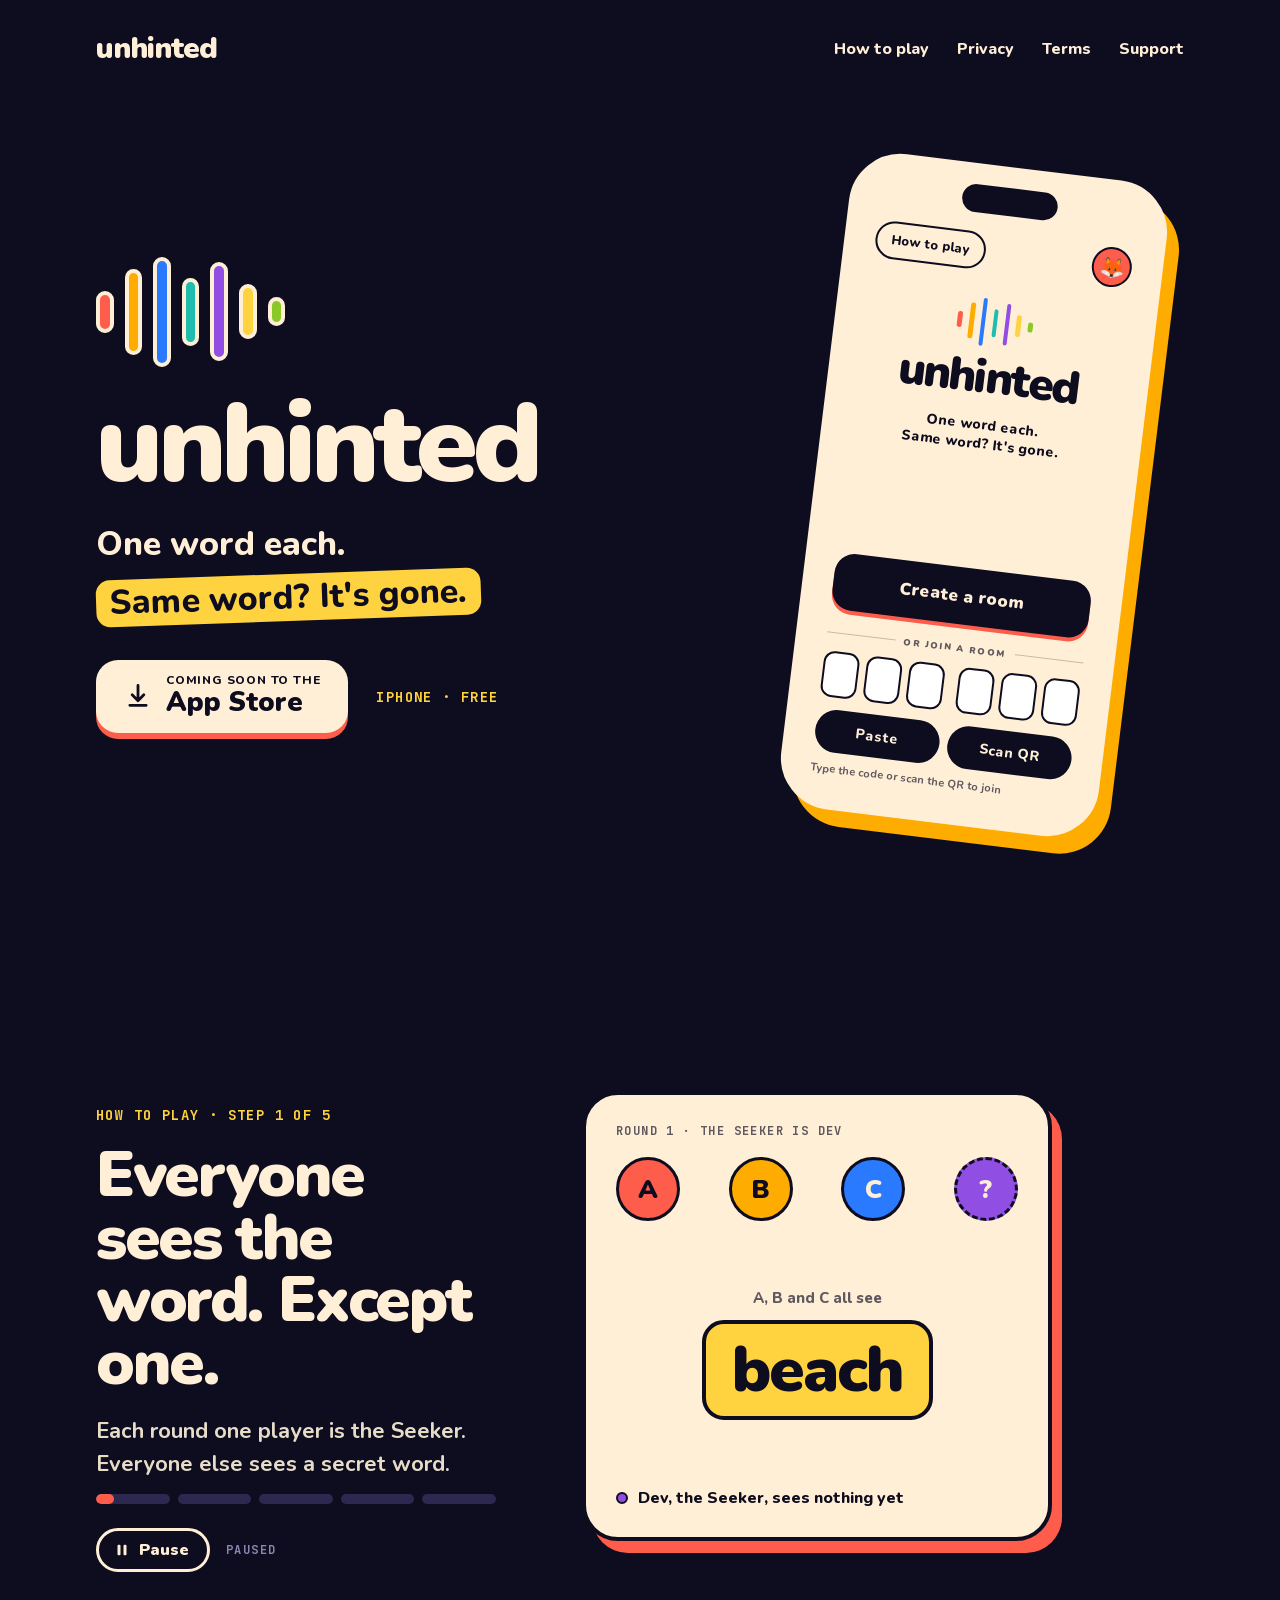
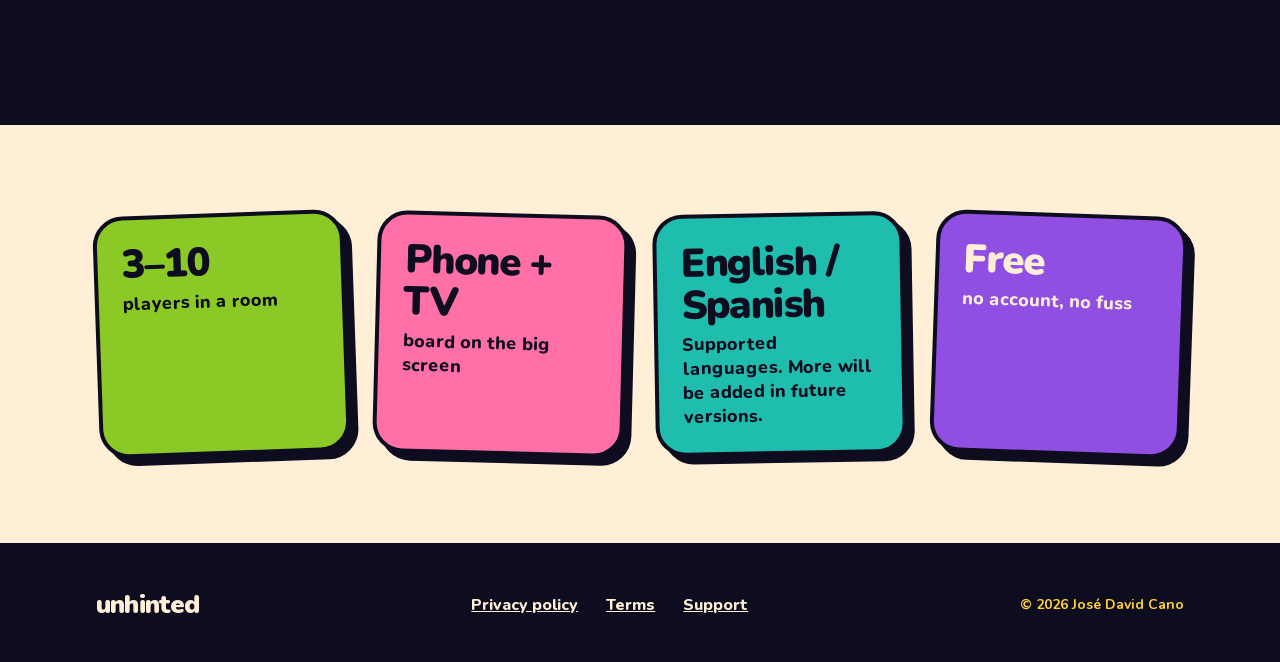
==== index.html @ 62c67167 "Publish site from unhinted f4236a8" ====
<!doctype html>
<html lang="en" class="no-js">
<head>
<meta charset="utf-8">
<title>Unhinted: the party word game</title>
<meta name="viewport" content="width=device-width,initial-scale=1">
<meta name="description" content="Unhinted is a party word game for 3 to 10 players. One word each. Same word? It's gone. Coming soon to the App Store for iPhone, in English and Spanish.">
<meta name="theme-color" content="#0E0C1F">
<link rel="canonical" href="https://unhinted.jdkno.com/">
<link rel="icon" href="/assets/favicon.svg" type="image/svg+xml">
<link rel="apple-touch-icon" href="/assets/apple-touch-icon.png">
<meta property="og:type" content="website">
<meta property="og:title" content="Unhinted: the party word game">
<meta property="og:description" content="One word each. Same word? It's gone. A party word game for 3 to 10 players, coming soon to the App Store.">
<meta property="og:url" content="https://unhinted.jdkno.com/">
<meta name="twitter:card" content="summary">
<link rel="preload" href="/assets/fonts/Nunito.woff2" as="font" type="font/woff2" crossorigin>
<link rel="stylesheet" href="/assets/site.css">
<script>document.documentElement.className='js'</script>
</head>
<body>
<a class="skip" href="#how">Skip to how to play</a>

<!-- Hero -->
<header class="hero">
<div class="wrap">
<div class="top">
<a class="brand" href="/">unhinted</a>
<nav class="nav" aria-label="Main">
<a href="#how">How to play</a>
<a href="/privacy/">Privacy</a>
<a href="/terms/">Terms</a>
<a href="/support/">Support</a>
</nav>
</div>

<div class="row">
<div class="copy">
<div class="bars" aria-hidden="true"><i></i><i></i><i></i><i></i><i></i><i></i><i></i></div>
<h1>unhinted</h1>
<p class="tag">One word each.<br><mark>Same word? It's gone.</mark></p>
<div class="store-row">
<div class="store" role="img" aria-label="Coming soon to the App Store">
<svg width="28" height="28" viewBox="0 0 24 24" aria-hidden="true" fill="none" stroke="#0E0C1F" stroke-width="2.4" stroke-linecap="round" stroke-linejoin="round"><path d="M12 3v12M7 11l5 5 5-5M5 20h14"/></svg>
<span><small>Coming soon to the</small><b>App Store</b></span>
</div>
<span class="mono">iPhone · Free</span>
</div>
</div>

<div class="phone-col" id="phone-col">
<div class="tilt" id="tilt" aria-hidden="true">
<div class="phone">
<div class="notch"></div>
<div class="toprow"><span class="pill">How to play</span><span class="avatar">🦊</span></div>
<div class="logo">
<div class="bars"><i></i><i></i><i></i><i></i><i></i><i></i><i></i></div>
<b>unhinted</b>
<span>One word each.<br>Same word? It's gone.</span>
</div>
<div class="grow"></div>
<div class="create">Create a room</div>
<div class="or"><i></i><b>OR JOIN A ROOM</b><i></i></div>
<div class="code"><i></i><i></i><i></i><i></i><i></i><i></i></div>
<div class="two"><span>Paste</span><span>Scan QR</span></div>
<div class="hint">Type the code or scan the QR to join</div>
</div>
</div>
</div>
</div>
</div>
</header>

<main id="how">

<!-- The tutorial. Wide screens: the page stops here and scrolling drives it. Phones: it plays when it comes into view. -->
<section class="tutorial" id="tutorial" aria-hidden="true">
<div class="stage" id="stage">
<div class="wrap inner">

<div class="left">
<span class="mono stepno" id="stepno">How to play · step 1 of 5</span>
<div class="words">
<div id="prevtext"><h2></h2><p></p></div>
<div id="curtext"><h2></h2><p></p></div>
</div>
<div class="segs" aria-hidden="true">
<span><i style="background:#FF5D4B"></i></span><span><i style="background:#FFAC00"></i></span><span><i style="background:#2A7AFF"></i></span><span><i style="background:#1EBDAE"></i></span><span><i style="background:#904EE2"></i></span>
</div>
<div class="status">
<button class="pause" id="pause" type="button" aria-pressed="false"><svg viewBox="0 0 24 24" width="18" height="18" aria-hidden="true"><g id="pauseicon"><rect x="6" y="5" width="4" height="14" rx="1.5"/><rect x="14" y="5" width="4" height="14" rx="1.5"/></g><path id="playicon" d="M8 5.5v13l11-6.5z" style="display:none"/></svg><span id="pauselabel">Pause</span></button>
<span class="mono" id="hint">Scroll down to play</span>
<button class="repeat" id="repeat" type="button">Repeat tutorial</button>
</div>
</div>

<div class="cards" id="cards" aria-hidden="true"><div class="cards-in">

<div class="card" id="c1" data-shadow="#FF5D4B">
<span class="label">ROUND 1 · THE SEEKER IS DEV</span>
<div class="avatars"><span style="background:#FF5D4B">A</span><span style="background:#FFAC00">B</span><span style="background:#2A7AFF;color:#FFEFD7">C</span><span style="background:#904EE2;border-style:dashed;color:#FFEFD7">?</span></div>
<div class="grow" style="display:flex;flex-direction:column;align-items:center;justify-content:center;gap:12px">
<span class="sub">A, B and C all see</span>
<span class="bigword" id="c1word">beach</span>
</div>
<div style="display:flex;align-items:center;gap:10px;font-weight:800;font-size:16px"><span style="width:12px;height:12px;border-radius:6px;background:#904EE2;border:2px solid #0E0C1F"></span>Dev, the Seeker, sees nothing yet</div>
</div>

<div class="card" id="c2" data-shadow="#FFAC00">
<span class="label">YOUR TURN · SECRET WORD: BEACH</span>
<span class="sub">Write one word that points to it</span>
<div class="field"><span id="c2typed"></span><u></u></div>
<div class="note">Don't say it out loud. Don't use the word itself or anything too close to it.</div>
<div class="grow"></div>
<div class="btn" id="c2btn" style="background:#FFAC00">Send</div>
</div>

<div class="card" id="c3" data-shadow="#2A7AFF">
<span class="label">EVERYONE'S WORDS ARE IN</span>
<div class="chips2">
<div><small>A</small><span class="chip" id="c3a" style="background:#FF5D4B">sand</span></div>
<div><small>B</small><span class="chip" style="background:#FFAC00">sun</span></div>
<div><small>C</small><span class="chip" id="c3c" style="background:#2A7AFF;color:#FFEFD7">sand</span></div>
<div><small>E</small><span class="chip" style="background:#1EBDAE">waves</span></div>
</div>
<div class="grow" style="display:flex;align-items:center;justify-content:center"><span class="stamp" id="c3stamp">Same word? It's gone.</span></div>
</div>

<div class="card" id="c4" data-shadow="#1EBDAE">
<span class="label">DEV, THE SEEKER, SEES ONLY</span>
<div style="display:flex;gap:14px;margin-top:6px"><span class="chip" style="background:#FFAC00;padding:14px 24px">sun</span><span class="chip" style="background:#1EBDAE;padding:14px 24px">waves</span></div>
<span class="sub" style="margin-top:6px">Dev's guess</span>
<div class="field"><span id="c4typed"></span><u></u></div>
<div class="grow"></div>
<div style="display:flex;align-items:center;gap:16px">
<div class="btn" id="c4btn" style="background:#1EBDAE;align-self:center">Guess</div>
<div class="btn" id="c4found" style="background:#8AC926;border-radius:999px;padding:8px 22px;font-size:18px;align-self:center">Found it!</div>
</div>
</div>

<div class="card" id="c5" data-shadow="#904EE2" style="padding:26px 30px;gap:12px">
<span class="label">TEAM RESULT · EVERYONE SCORES</span>
<div class="resbars" id="resbars"><i style="background:#FF5D4B"></i><i style="background:#FFAC00"></i><i style="background:#2A7AFF"></i><i style="background:#1EBDAE"></i><i style="background:#904EE2"></i><i style="background:#FFD23F"></i><i style="background:#8AC926"></i></div>
<div class="rows">
<div id="r1" style="background:#FFAC00"><b>✓</b><span>sun</span><em>scores</em></div>
<div id="r2" style="background:#1EBDAE"><b>✓</b><span>waves</span><em>scores</em></div>
<div id="r3" style="background:#F1E6D6"><b>✕</b><span style="text-decoration:line-through">sand · sand</span><em>canceled: no points</em></div>
</div>
<div class="foot" id="foot">Canceled or misleading words get no points.</div>
</div>
</div>

</div>
</div>
</div>
</section>

<!-- The same tutorial as three blocks: reduced motion, no JavaScript, screen readers -->
<section class="how-static" aria-label="How to play">
<div class="block b1"><div class="wrap"><span class="num" aria-hidden="true">1</span><div class="txt"><h2>Write one word.</h2><p>Everyone except the Seeker sees a secret word. Write one word that points to it. Say it out loud and you ruin it.</p></div></div></div>
<div class="block b2"><div class="wrap"><span class="num" aria-hidden="true">2</span><div class="txt"><h2>Same word? It's gone.</h2><p>Matching words cancel each other out. Only the unique ones stay. So the best clue is the one nobody else thinks of.</p></div></div></div>
<div class="block b3"><div class="wrap"><span class="num" aria-hidden="true">3</span><div class="txt"><h2>The Seeker guesses.</h2><p>What's left is all they get. Find the word and everybody scores. Canceled or misleading words get no points.</p></div></div></div>
</section>

<section class="stickers" aria-label="Facts">
<div class="wrap">
<div class="sticker s1"><b>3–10</b><span>players in a room</span></div>
<div class="sticker s2"><b>Phone + TV</b><span>board on the big screen</span></div>
<div class="sticker s3"><b>English / Spanish</b><span>Supported languages. More will be added in future versions.</span></div>
<div class="sticker s4"><b>Free</b><span>no account, no fuss</span></div>
</div>
</section>
</main>

<footer class="site">
<div class="wrap">
<a class="brand" href="/">unhinted</a>
<nav aria-label="Footer">
<a href="/privacy/">Privacy policy</a>
<a href="/terms/">Terms</a>
<a href="/support/">Support</a>
</nav>
<small>© 2026 José David Cano</small>
</div>
</footer>

<script src="/assets/home.js" defer></script>
</body>
</html>
---- assets/site.css ----
/* Unhinted website. Plain CSS, no build step. Fonts are served from this site (no Google Fonts), so visitors' IP addresses go nowhere else. */
@font-face{font-family:'Nunito';font-style:normal;font-weight:200 1000;font-display:swap;src:url(/assets/fonts/Nunito.woff2) format('woff2');unicode-range:U+0000-00FF,U+0131,U+0152-0153,U+02BB-02BC,U+02C6,U+02DA,U+02DC,U+0304,U+0308,U+0329,U+2000-206F,U+20AC,U+2122,U+2191,U+2193,U+2212,U+2215,U+FEFF,U+FFFD}
@font-face{font-family:'JetBrains Mono';font-style:normal;font-weight:700;font-display:swap;src:url(/assets/fonts/JetBrainsMono-700.woff2) format('woff2');unicode-range:U+0000-00FF,U+0131,U+0152-0153,U+02BB-02BC,U+02C6,U+02DA,U+02DC,U+0304,U+0308,U+0329,U+2000-206F,U+20AC,U+2122,U+2191,U+2193,U+2212,U+2215,U+FEFF,U+FFFD}

:root{
  --ink:#0E0C1F; --cream:#FFEFD7; --muted:#5F585E; --soft:#E6DCC8;
  --tomato:#FF5D4B; --amber:#FFAC00; --sky:#2A7AFF; --mint:#1EBDAE; --grape:#904EE2;
  --sunflower:#FFD23F; --lime:#8AC926; --bubblegum:#FF70A6; --paper:#F1E6D6;
  --font:'Nunito',ui-rounded,'SF Pro Rounded',system-ui,sans-serif;
  --mono:'JetBrains Mono',ui-monospace,monospace;
}
*{box-sizing:border-box}
html{scroll-behavior:smooth}
body{margin:0;font-family:var(--font);background:var(--ink);color:var(--cream);-webkit-text-size-adjust:100%}
a{color:inherit}
img,svg{max-width:100%}
button{font-family:inherit}
:focus-visible{outline:3px solid var(--sunflower);outline-offset:3px}
.skip{position:absolute;left:-999px;top:8px;background:var(--sunflower);color:var(--ink);padding:10px 16px;border-radius:12px;font-weight:900;z-index:50}
.skip:focus{left:8px}
.wrap{width:100%;max-width:1184px;margin:0 auto;padding:0 48px}
.mono{font:700 14px var(--mono);letter-spacing:1.4px;text-transform:uppercase}

/* The logo bars (7, same shape as the app) */
.bars{display:flex;align-items:center;gap:calc(var(--h)*.1)}
.bars i{display:block;width:calc(var(--h)*.16);border-radius:999px;border:calc(var(--h)/24) solid var(--line,var(--ink));background:var(--c)}
.bars i:nth-child(1){height:calc(var(--h)*.38);--c:var(--tomato)}
.bars i:nth-child(2){height:calc(var(--h)*.78);--c:var(--amber)}
.bars i:nth-child(3){height:calc(var(--h)*1);--c:var(--sky)}
.bars i:nth-child(4){height:calc(var(--h)*.62);--c:var(--mint)}
.bars i:nth-child(5){height:calc(var(--h)*.9);--c:var(--grape)}
.bars i:nth-child(6){height:calc(var(--h)*.5);--c:var(--sunflower)}
.bars i:nth-child(7){height:calc(var(--h)*.26);--c:var(--lime)}

/* Header and footer */
.top{display:flex;flex-wrap:wrap;align-items:center;justify-content:space-between;gap:16px;padding-top:28px}
.brand{font-weight:900;font-size:30px;letter-spacing:-1px;text-decoration:none}
.nav{display:flex;flex-wrap:wrap;align-items:center;gap:8px 28px;font-weight:800;font-size:16px}
.nav a{text-decoration:none}
.nav a:hover{text-decoration:underline;text-underline-offset:4px}
footer.site{background:var(--ink);color:var(--cream);padding:40px 0;border-top:4px solid var(--ink)}
footer.site .wrap{display:flex;flex-wrap:wrap;align-items:center;justify-content:space-between;gap:16px 32px}
footer.site .brand{font-size:26px;letter-spacing:-.8px}
footer.site nav{display:flex;flex-wrap:wrap;gap:8px 28px;font-weight:800;font-size:16px}
footer.site small{font-weight:700;font-size:14px;color:var(--sunflower)}

/* Store button (not live yet) */
.store{display:inline-flex;align-items:center;gap:14px;background:var(--cream);color:var(--ink);border-radius:22px;padding:14px 28px 16px;box-shadow:0 6px 0 var(--tomato)}
.store svg{flex:0 0 auto}
.store span{display:flex;flex-direction:column;line-height:1.1}
.store small{font-weight:800;font-size:12px;letter-spacing:.8px;text-transform:uppercase}
.store b{font-weight:900;font-size:27px}

/* ---------- Home: hero ---------- */
.hero{padding:0 0 112px;overflow-x:clip}
.hero .row{display:flex;flex-wrap:wrap;align-items:center;justify-content:center;gap:64px 88px;margin-top:72px}
.hero .copy{flex:1 1 480px;max-width:600px;display:flex;flex-direction:column;align-items:flex-start;gap:28px}
.hero .bars{--h:110px;--line:var(--cream)}
.hero h1{margin:0;font-weight:900;font-size:112px;line-height:.9;letter-spacing:-5px}
.hero .tag{margin:0;font-weight:800;font-size:34px;line-height:1.25}
.hero .tag mark{background:var(--sunflower);color:var(--ink);padding:2px 14px;border-radius:14px;display:inline-block;transform:rotate(-2deg);margin-top:8px}
.hero .store-row{margin-top:12px;display:flex;flex-wrap:wrap;gap:20px 28px;align-items:center}
.hero .store-row .mono{color:var(--sunflower);font-size:14px}
.hero .phone-col{flex:0 1 420px;display:flex;justify-content:center;padding:24px 0}

/* The phone, tilted. Everything inside is drawn with CSS, in the app's own style. */
.tilt{width:320px;height:660px;flex:0 0 auto;transform:rotate(7deg)}
.phone{width:320px;height:660px;border:11px solid var(--cream);border-radius:52px;background:var(--cream);color:var(--ink);box-shadow:14px 16px 0 var(--amber);position:relative;overflow:hidden;display:flex;flex-direction:column;padding:50px 20px 22px}
.phone .notch{position:absolute;top:10px;left:50%;transform:translateX(-50%);width:96px;height:28px;border-radius:14px;background:var(--ink)}
.phone .toprow{display:flex;align-items:center;justify-content:space-between;margin-top:6px}
.phone .pill{font-weight:800;font-size:13px;border:2.5px solid var(--ink);border-radius:999px;padding:8px 14px;background:var(--cream)}
.phone .avatar{width:40px;height:40px;border-radius:20px;background:var(--tomato);border:2.5px solid var(--ink);display:flex;align-items:center;justify-content:center;font-size:20px}
.phone .logo{display:flex;flex-direction:column;align-items:center;margin-top:24px}
.phone .logo .bars{--h:52px;gap:3.5px}
.phone .logo b{font-weight:900;font-size:46px;letter-spacing:-1.8px;margin-top:6px;line-height:1}
.phone .logo span{font-weight:800;font-size:14px;text-align:center;line-height:1.35;margin-top:16px}
.phone .grow{flex:1}
.phone .create{background:var(--ink);color:var(--cream);border-radius:20px;padding:17px 0;text-align:center;font-weight:900;font-size:17px;box-shadow:0 4px 0 var(--tomato)}
.phone .or{display:flex;align-items:center;gap:8px;margin:18px 0 12px}
.phone .or i{flex:1;height:1.5px;background:#C7BBA6}
.phone .or b{font-weight:900;font-size:9px;letter-spacing:1.4px;color:var(--muted)}
.phone .code{display:flex;gap:6px;justify-content:space-between}
.phone .code i{width:36px;height:46px;border-radius:11px;background:#fff;border:2.5px solid var(--ink)}
.phone .code i:nth-child(4){margin-left:6px}
.phone .two{display:flex;gap:8px;margin-top:12px}
.phone .two span{flex:1;background:var(--ink);color:var(--cream);border-radius:999px;text-align:center;font-weight:800;font-size:14px;padding:12px 0}
.phone .hint{font-weight:700;font-size:11px;color:var(--muted);margin-top:10px;line-height:1.3}

/* ---------- Home: the tutorial (desktop with JS) ---------- */
.tutorial{display:none;background:var(--ink)}
.stage{height:760px;display:flex;flex-direction:column;justify-content:center;overflow:hidden}
.stage .inner{display:flex;align-items:center;gap:56px;height:640px}
.stage .left{flex:0 0 400px;display:flex;flex-direction:column;gap:20px}
.stage .stepno{color:var(--sunflower)}
.stage .words{position:relative;height:330px}
.stage .words>div{position:absolute;left:0;top:0;right:0}
.stage h2{margin:0 0 20px;font-weight:900;font-size:64px;line-height:.98;letter-spacing:-2.4px}
.stage .words p{margin:0;font-weight:700;font-size:22px;line-height:1.5;color:var(--soft)}
.segs{display:flex;gap:8px}
.segs span{flex:1;height:10px;border-radius:5px;background:#2C2850;overflow:hidden;display:block}
.segs i{display:block;height:100%;width:0;border-radius:5px}
.stage .status{height:52px;display:flex;align-items:center;gap:16px}
.stage .status .mono{font-size:12px;color:#8C84B0}
.stage .pause{cursor:pointer;display:inline-flex;align-items:center;gap:8px;min-height:44px;padding:0 18px 0 14px;border-radius:999px;border:3px solid var(--cream);background:transparent;color:var(--cream);font-weight:900;font-size:16px}
.stage .pause svg{fill:currentColor}
.stage .pause:hover{background:var(--cream);color:var(--ink)}
.stage .repeat{cursor:pointer;min-height:48px;padding:0 24px;border-radius:999px;border:3px solid var(--cream);background:var(--sunflower);color:var(--ink);font-weight:900;font-size:17px;box-shadow:0 4px 0 var(--tomato);display:none}
.stage .repeat.on{display:inline-block}
.stage .cards{flex:1 1 auto;position:relative;height:600px;min-width:0}
.cards-in{position:relative;width:100%;height:100%}
.card{position:absolute;left:30px;top:50px;width:470px;height:450px;background:var(--cream);color:var(--ink);border:4px solid var(--ink);border-radius:36px;padding:28px 30px;display:flex;flex-direction:column;gap:18px;opacity:0}
.card .label{font:700 12px var(--mono);letter-spacing:1.4px;color:var(--muted)}
.card .sub{font-weight:800;font-size:15px;color:var(--muted)}
.card .note{font-weight:800;font-size:16px;line-height:1.4;color:var(--muted)}
.card .grow{flex:1}
.avatars{display:flex;justify-content:space-between}
.avatars span{width:64px;height:64px;border-radius:32px;border:3px solid var(--ink);display:flex;align-items:center;justify-content:center;font-weight:900;font-size:26px}
.bigword{font-weight:900;font-size:64px;letter-spacing:-2px;background:var(--sunflower);border:4px solid var(--ink);border-radius:22px;padding:2px 26px;opacity:0}
.field{height:88px;flex:0 0 88px;background:#fff;border:4px solid var(--ink);border-radius:22px;padding:0 22px;display:flex;align-items:center;font-weight:900;font-size:44px;line-height:1;letter-spacing:-1px;overflow:hidden}
.field u{width:4px;height:44px;background:var(--tomato);margin-left:4px;display:inline-block;flex:0 0 4px}
.btn{align-self:flex-start;border:4px solid var(--ink);border-radius:20px;padding:12px 32px;font-weight:900;font-size:20px;opacity:0}
.chip{display:block;text-align:center;font-weight:900;font-size:30px;padding:16px 8px;border-radius:18px;border:3px solid var(--ink)}
.chips2{display:grid;grid-template-columns:repeat(2,minmax(0,1fr));gap:16px;margin-top:8px}
.chips2 div{display:flex;flex-direction:column;gap:6px}
.chips2 small{font-weight:800;font-size:14px;color:var(--muted)}
.stamp{white-space:nowrap;font-weight:900;font-size:36px;letter-spacing:-1px;color:var(--tomato);border:4px solid var(--tomato);border-radius:16px;padding:2px 20px;opacity:0}
.resbars{height:128px;flex:0 0 128px;display:flex;align-items:flex-end;justify-content:center;gap:12px}
.resbars i{width:30px;border-radius:15px;border:3.5px solid var(--ink);height:8px}
.rows{display:flex;flex-direction:column;gap:8px}
.rows div{display:flex;align-items:center;gap:12px;border:3px solid var(--ink);border-radius:16px;padding:8px 14px;opacity:0}
.rows b{width:24px;height:24px;border-radius:12px;background:var(--ink);color:var(--cream);display:flex;align-items:center;justify-content:center;font-weight:900;font-size:14px;flex:0 0 24px}
.rows span{font-weight:900;font-size:20px;flex:1}
.rows em{font-style:normal;font-weight:800;font-size:15px}
.foot{font-weight:800;font-size:14px;line-height:1.35;color:var(--muted);opacity:0}

/* ---------- Home: the same tutorial as three blocks (phones, reduced motion, no JS) ---------- */
.how-static{border-top:4px solid var(--cream)}
.how-static .block{padding:72px 0;border-top:4px solid var(--ink)}
.how-static .block:first-child{border-top:0}
.how-static .block .wrap{display:flex;flex-wrap:wrap;align-items:center;gap:24px 56px}
.how-static .num{font-weight:900;font-size:200px;line-height:.8;letter-spacing:-10px;flex:0 0 auto}
.how-static .txt{flex:1 1 380px;display:flex;flex-direction:column;gap:12px}
.how-static h2{margin:0;font-weight:900;font-size:56px;line-height:1;letter-spacing:-2px}
.how-static p{margin:0;font-weight:800;font-size:22px;line-height:1.45;max-width:560px}
.b1{background:var(--tomato);color:var(--ink)}
.b2{background:var(--sunflower);color:var(--ink)}
.b3{background:var(--sky);color:var(--cream)}
.b3 .num{color:var(--ink)}

/* ---------- Home: stickers ---------- */
.stickers{background:var(--cream);color:var(--ink);padding:88px 0;border-top:4px solid var(--ink)}
.stickers .wrap{display:flex;flex-wrap:wrap;gap:28px;justify-content:center}
.sticker{flex:1 1 240px;max-width:280px;border:4px solid var(--ink);border-radius:30px;padding:24px;box-shadow:8px 8px 0 var(--ink)}
.sticker b{display:block;font-weight:900;font-size:40px;line-height:1.05;letter-spacing:-1.4px;margin-bottom:6px}
.sticker span{font-weight:800;font-size:18px}
.s1{background:var(--lime);transform:rotate(-2deg)}
.s2{background:var(--bubblegum);transform:rotate(1.5deg)}
.s3{background:var(--mint);transform:rotate(-1deg)}
.s4{background:var(--grape);color:var(--cream);transform:rotate(2deg)}

/* ---------- Legal and support pages ---------- */
.doc-head{background:var(--ink);color:var(--cream);padding-bottom:72px}
.doc-head .stack{margin-top:56px;display:flex;flex-direction:column;gap:28px}
.doc-head .bars{--h:48px;--line:var(--cream)}
.doc-head h1{margin:0;font-weight:900;font-size:128px;line-height:.9;letter-spacing:-6px}
.tabs{display:flex;gap:14px;flex-wrap:wrap}
.tabs a{display:inline-flex;align-items:center;min-height:52px;padding:0 26px;border-radius:999px;border:3px solid var(--cream);font-weight:900;font-size:18px;text-decoration:none;color:var(--cream)}
.tabs a[aria-current=page]{background:var(--sunflower);color:var(--ink)}
.doc{background:var(--cream);color:var(--ink);padding:48px 0 96px}
.doc .wrap{display:flex;flex-direction:column;gap:40px}
.toc{display:flex;flex-wrap:wrap;gap:12px}
.toc a{font-weight:800;font-size:16px;text-decoration:none;padding:10px 18px;border-radius:999px;border:3px solid var(--ink);display:inline-block}
.prose{max-width:800px;border-left:8px solid var(--tomato);padding-left:24px}
.terms .prose{border-left-color:var(--sky)}
.prose .date{font-weight:700;color:var(--muted)}
.prose h2{margin:0 0 12px;font-weight:900;font-size:28px;line-height:1.15;letter-spacing:-.6px}
.prose p,.prose li{font-weight:600;font-size:18px;line-height:1.7}
.prose p{margin:0 0 14px}
.prose ul{margin:0 0 14px;padding-left:24px}
.prose li{margin-bottom:6px}
.prose section{padding-top:8px;margin-bottom:44px;scroll-margin-top:24px}
.prose a{color:inherit}
.prose a:hover{color:var(--tomato)}
.faq{display:flex;flex-direction:column;gap:20px;max-width:800px}
.faq div{background:#fff;border:3px solid var(--ink);border-radius:24px;box-shadow:0 6px 0 var(--ink);padding:22px 26px}
.faq h2{margin:0 0 8px;font-weight:900;font-size:24px;letter-spacing:-.4px}
.faq p{margin:0;font-weight:600;font-size:18px;line-height:1.6}
.faq p+ol{margin-top:12px}
.faq ol{margin:0;padding-left:24px;font-weight:600;font-size:18px;line-height:1.6}
.faq li{margin-bottom:6px}

/* ---------- Join page (404.html) ---------- */
.join{background:var(--cream);color:var(--ink);padding:64px 0 96px;text-align:center}
.join .box{max-width:560px;margin:0 auto;background:#fff;border:4px solid var(--ink);border-radius:36px;box-shadow:0 8px 0 var(--tomato);padding:40px 32px;display:flex;flex-direction:column;align-items:center;gap:20px}
.join .code{font-weight:900;font-size:72px;letter-spacing:10px;line-height:1;background:var(--sunflower);border:4px solid var(--ink);border-radius:22px;padding:14px 22px 14px 32px}
.join h1{margin:0;font-weight:900;font-size:44px;line-height:1;letter-spacing:-1.4px}
.join p{margin:0;font-weight:700;font-size:19px;line-height:1.5;color:#2C2833}

/* ---------- Small screens ---------- */
@media (max-width:899px){
  .stage{height:auto;padding:56px 0 64px}
  .stage .inner{flex-direction:column;align-items:stretch;height:auto;gap:28px}
  .stage .left{flex:none;gap:14px}
  .stage h2{font-size:44px;letter-spacing:-1.6px;margin-bottom:14px}
  .stage .words{height:auto;min-height:120px;margin-bottom:6px;transition:height .35s ease}   /* the height follows the text of the step (home.js) */
  .stage .words p{font-size:19px}
  .stage .cards{flex:none;width:100%;height:calc(540px*var(--s,1))}
  .cards-in{width:490px;height:540px;transform:scale(var(--s,1));transform-origin:0 0}
  .card{left:0;top:40px}
  .hero .row{margin-top:48px}
  .hero h1{font-size:88px}
  .how-static .num{font-size:140px}
  .how-static h2{font-size:44px}
}
@media (max-width:640px){
  .stage{padding:44px 0 48px}
  .stage h2{font-size:38px;letter-spacing:-1.4px}
  .wrap{padding:0 20px}
  .brand{font-size:24px}
  .top{padding-top:20px}
  .nav{gap:8px 18px;font-size:15px}
  .hero{padding-bottom:72px}
  .hero .row{margin-top:36px;gap:40px}
  .hero .copy{gap:20px}
  .hero .bars{--h:84px}
  .hero h1{font-size:68px;letter-spacing:-3.4px}
  .hero .tag{font-size:26px}
  .hero .tag mark{padding:2px 12px;border-radius:12px}
  .store{width:100%;padding:14px 22px 16px;border-radius:20px}
  .store b{font-size:24px}
  .hero .store-row .mono{font-size:12px}
  .hero .phone-col{flex-basis:auto;padding:12px 0 24px}
  .tilt{width:176px;height:363px}
  .tilt .phone{transform:scale(.55);transform-origin:0 0}
  .how-static .block{padding:44px 0}
  .how-static .block .wrap{flex-direction:column;align-items:flex-start;gap:12px}
  .how-static .num{font-size:120px;letter-spacing:-6px}
  .how-static h2{font-size:38px;letter-spacing:-1.4px}
  .how-static p{font-size:19px}
  .stickers{padding:56px 0}
  .stickers .wrap{display:grid;grid-template-columns:repeat(2,minmax(0,1fr));gap:20px}
  .sticker{padding:18px;border-width:3.5px;border-radius:24px;box-shadow:6px 6px 0 var(--ink)}
  .sticker b{font-size:30px;letter-spacing:-1px}
  .sticker span{font-size:15px}
  footer.site{padding:32px 0}
  footer.site .wrap{flex-direction:column;align-items:flex-start}
  .doc-head{padding-bottom:44px}
  .doc-head .stack{margin-top:28px;gap:24px}
  .doc-head h1{font-size:60px;letter-spacing:-2.6px}
  .tabs a{min-height:48px;padding:0 20px;font-size:16px}
  .doc{padding:32px 0 64px}
  .toc{gap:10px}
  .toc a{font-size:15px;padding:10px 14px}
  .prose{border-left-width:6px;padding-left:16px}
  .join .code{font-size:48px;letter-spacing:6px}
}
@media (prefers-reduced-motion:reduce){html{scroll-behavior:auto}}

/* The tutorial: only with JavaScript and no reduced-motion setting. Otherwise the three blocks show. */
@media (prefers-reduced-motion:no-preference){
  .js .tutorial{display:block}
  /* the three blocks stay in the page for screen readers, but are not drawn */
  .js .how-static{position:absolute;width:1px;height:1px;overflow:hidden;clip:rect(0 0 0 0);white-space:nowrap}
}
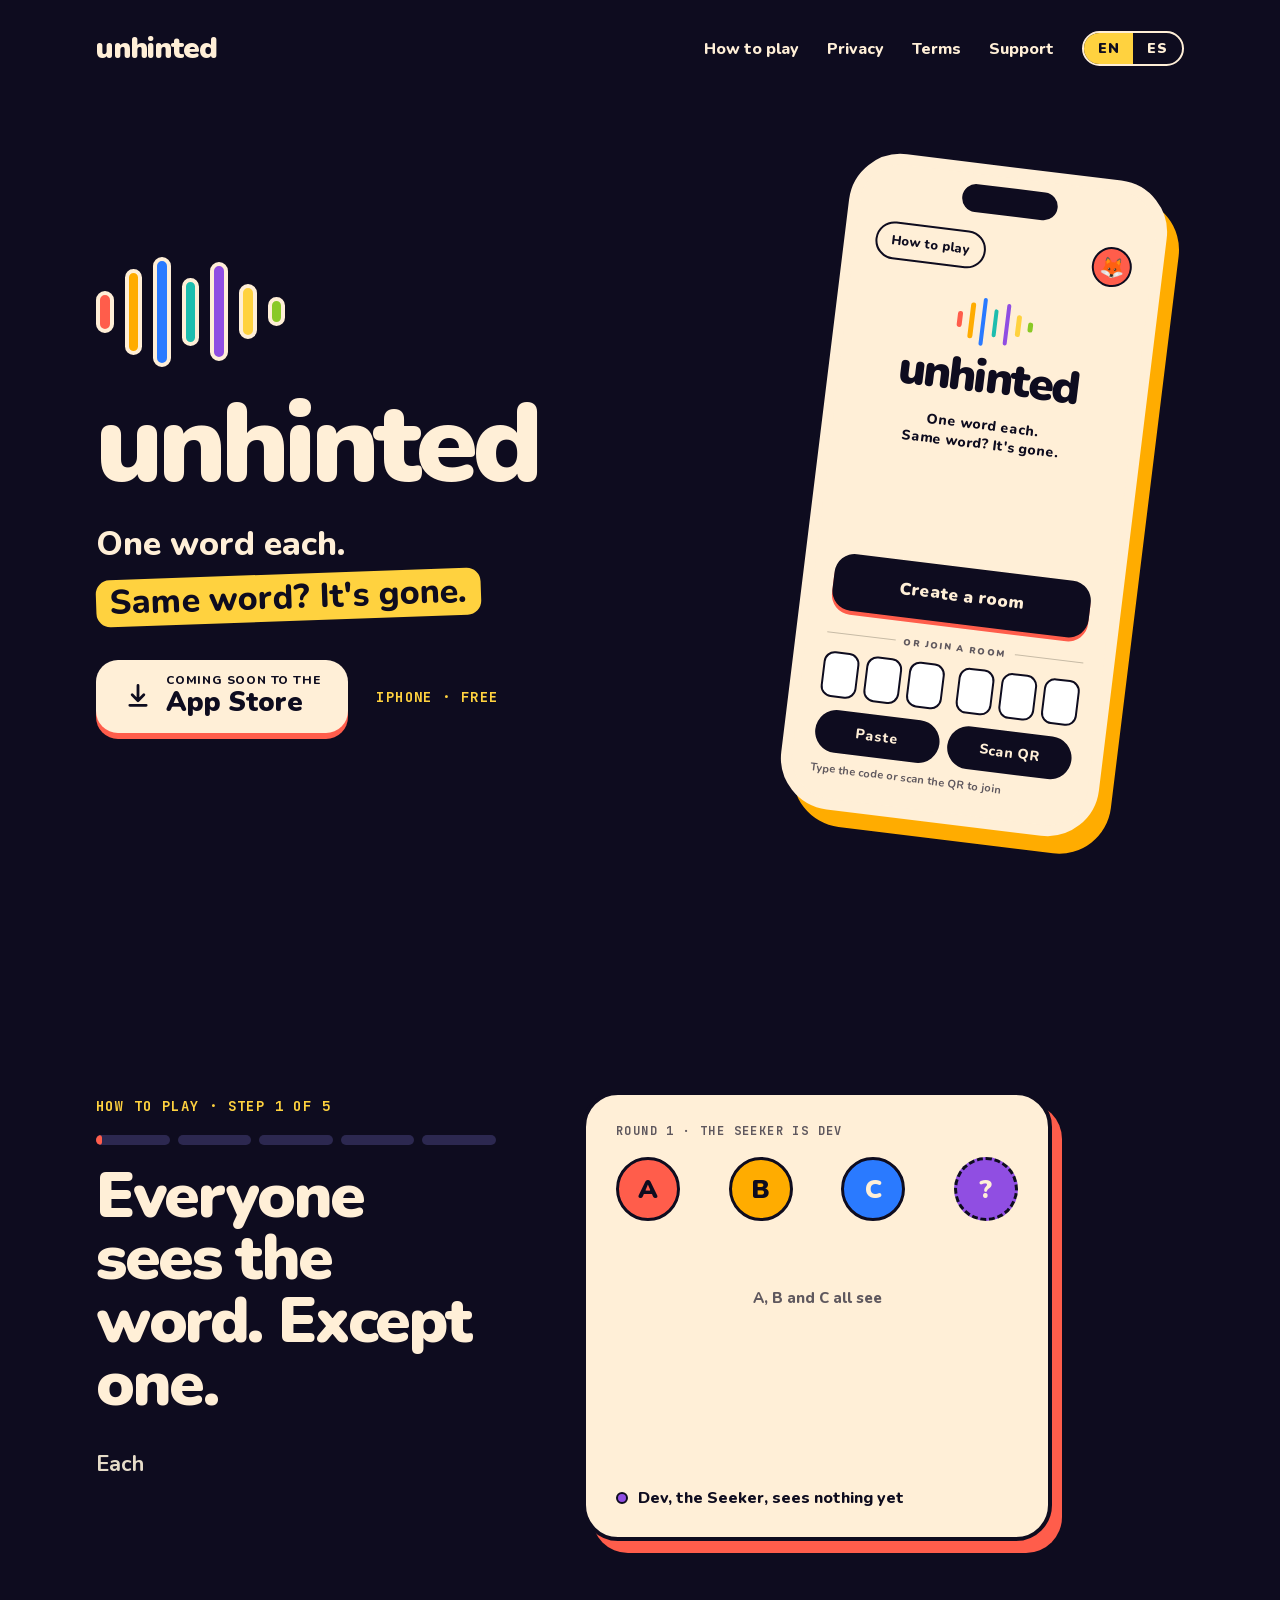
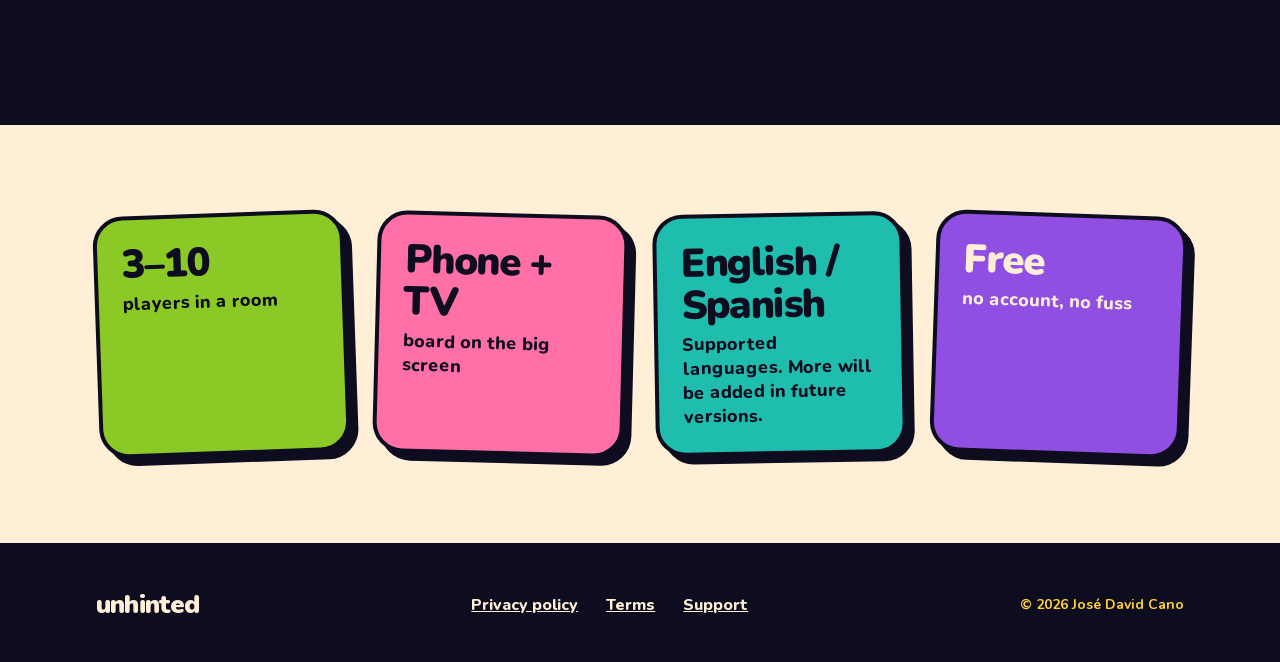
==== commit 6de5560d: "Publish site from unhinted 0a733ee" ====
--- a/index.html
+++ b/index.html
@@ -6,7 +6,16 @@
 <meta name="viewport" content="width=device-width,initial-scale=1">
 <meta name="description" content="Unhinted is a party word game for 3 to 10 players. One word each. Same word? It's gone. Coming soon to the App Store for iPhone, in English and Spanish.">
 <meta name="theme-color" content="#0E0C1F">
+<script>
+/* Language: a choice made with the EN/ES button wins; otherwise the browser's first English or Spanish language. Spanish lives under /es/. */
+(function(){var l;try{l=localStorage.getItem('lang')}catch(e){}
+if(l!=='es'&&l!=='en'){l='en';var n=navigator.languages||[navigator.language||'en'];for(var i=0;i<n.length;i++){if(/^es/i.test(n[i])){l='es';break}if(/^en/i.test(n[i])){break}}}
+if(l==='es')location.replace('/es'+location.pathname+location.search+location.hash)})();
+</script>
 <link rel="canonical" href="https://unhinted.jdkno.com/">
+<link rel="alternate" hreflang="en" href="https://unhinted.jdkno.com/">
+<link rel="alternate" hreflang="es" href="https://unhinted.jdkno.com/es/">
+<link rel="alternate" hreflang="x-default" href="https://unhinted.jdkno.com/">
 <link rel="icon" href="/assets/favicon.svg" type="image/svg+xml">
 <link rel="apple-touch-icon" href="/assets/apple-touch-icon.png">
 <meta property="og:type" content="website">
@@ -17,6 +26,7 @@
 <link rel="preload" href="/assets/fonts/Nunito.woff2" as="font" type="font/woff2" crossorigin>
 <link rel="stylesheet" href="/assets/site.css">
 <script>document.documentElement.className='js'</script>
+<script src="/assets/lang.js" defer></script>
 </head>
 <body>
 <a class="skip" href="#how">Skip to how to play</a>
@@ -31,6 +41,7 @@
 <a href="/privacy/">Privacy</a>
 <a href="/terms/">Terms</a>
 <a href="/support/">Support</a>
+<span class="lang" role="group" aria-label="Language"><a href="/" hreflang="en" data-lang="en" aria-current="true">EN</a><a href="/es/" hreflang="es" data-lang="es">ES</a></span>
 </nav>
 </div>
 
@@ -74,22 +85,25 @@
 <main id="how">
 
 <!-- The tutorial. Wide screens: the page stops here and scrolling drives it. Phones: it plays when it comes into view. -->
-<section class="tutorial" id="tutorial" aria-hidden="true">
+<section class="tutorial" id="tutorial" aria-label="How to play (animated)">
 <div class="stage" id="stage">
 <div class="wrap inner">
 
 <div class="left">
-<span class="mono stepno" id="stepno">How to play · step 1 of 5</span>
-<div class="words">
-<div id="prevtext"><h2></h2><p></p></div>
-<div id="curtext"><h2></h2><p></p></div>
-</div>
+<span class="mono stepno" id="stepno" aria-hidden="true">How to play · step 1 of 5</span>
+<div class="titles" id="titles" aria-hidden="true">
+<div id="prevtitle"><h2></h2></div>
+<div id="curtitle"><h2></h2></div>
+</div>
+<div class="message" id="message" aria-hidden="true"><p><span id="msgtyped"></span><span id="msgrest"></span></p></div>
 <div class="segs" aria-hidden="true">
 <span><i style="background:#FF5D4B"></i></span><span><i style="background:#FFAC00"></i></span><span><i style="background:#2A7AFF"></i></span><span><i style="background:#1EBDAE"></i></span><span><i style="background:#904EE2"></i></span>
 </div>
 <div class="status">
+<button class="back" id="back" type="button" aria-label="Previous step"><svg viewBox="0 0 24 24" width="22" height="22" aria-hidden="true" fill="none" stroke="currentColor" stroke-width="3" stroke-linecap="round" stroke-linejoin="round"><path d="M15 5l-7 7 7 7"/></svg></button>
+<button class="show" id="show" type="button">Show me</button>
 <button class="pause" id="pause" type="button" aria-pressed="false"><svg viewBox="0 0 24 24" width="18" height="18" aria-hidden="true"><g id="pauseicon"><rect x="6" y="5" width="4" height="14" rx="1.5"/><rect x="14" y="5" width="4" height="14" rx="1.5"/></g><path id="playicon" d="M8 5.5v13l11-6.5z" style="display:none"/></svg><span id="pauselabel">Pause</span></button>
-<span class="mono" id="hint">Scroll down to play</span>
+<span class="mono" id="hint" aria-hidden="true">Scroll down to play</span>
 <button class="repeat" id="repeat" type="button">Repeat tutorial</button>
 </div>
 </div>
@@ -113,6 +127,7 @@
 <div class="note">Don't say it out loud. Don't use the word itself or anything too close to it.</div>
 <div class="grow"></div>
 <div class="btn" id="c2btn" style="background:#FFAC00">Send</div>
+<svg class="tap" id="tap2" viewBox="0 0 24 24" fill="#fff" stroke="#0E0C1F" stroke-width="1.3" stroke-linejoin="round" aria-hidden="true"><rect x="7.2" y="2" width="3.6" height="15" rx="1.8"/><rect x="10.8" y="7" width="3.4" height="10" rx="1.7"/><rect x="14.2" y="8" width="3.4" height="9.5" rx="1.7"/><rect x="17.5" y="9.5" width="3.3" height="8.5" rx="1.65"/><rect x="2.6" y="12.6" width="8.6" height="3.6" rx="1.8" transform="rotate(32 6.9 14.4)"/><rect x="6" y="11.5" width="15" height="10.5" rx="4.5"/><rect x="7.6" y="11.9" width="12.4" height="5" fill="#fff" stroke="none"/></svg>
 </div>
 
 <div class="card" id="c3" data-shadow="#2A7AFF">
@@ -127,15 +142,16 @@
 </div>
 
 <div class="card" id="c4" data-shadow="#1EBDAE">
+<div class="body" id="c4body">
 <span class="label">DEV, THE SEEKER, SEES ONLY</span>
 <div style="display:flex;gap:14px;margin-top:6px"><span class="chip" style="background:#FFAC00;padding:14px 24px">sun</span><span class="chip" style="background:#1EBDAE;padding:14px 24px">waves</span></div>
 <span class="sub" style="margin-top:6px">Dev's guess</span>
 <div class="field"><span id="c4typed"></span><u></u></div>
 <div class="grow"></div>
-<div style="display:flex;align-items:center;gap:16px">
 <div class="btn" id="c4btn" style="background:#1EBDAE;align-self:center">Guess</div>
-<div class="btn" id="c4found" style="background:#8AC926;border-radius:999px;padding:8px 22px;font-size:18px;align-self:center">Found it!</div>
-</div>
+</div>
+<div class="win" id="c4win"><b>Found it!</b><span>The word was beach.</span><div class="confetti" id="confetti"></div></div>
+<svg class="tap" id="tap4" viewBox="0 0 24 24" fill="#fff" stroke="#0E0C1F" stroke-width="1.3" stroke-linejoin="round" aria-hidden="true"><rect x="7.2" y="2" width="3.6" height="15" rx="1.8"/><rect x="10.8" y="7" width="3.4" height="10" rx="1.7"/><rect x="14.2" y="8" width="3.4" height="9.5" rx="1.7"/><rect x="17.5" y="9.5" width="3.3" height="8.5" rx="1.65"/><rect x="2.6" y="12.6" width="8.6" height="3.6" rx="1.8" transform="rotate(32 6.9 14.4)"/><rect x="6" y="11.5" width="15" height="10.5" rx="4.5"/><rect x="7.6" y="11.9" width="12.4" height="5" fill="#fff" stroke="none"/></svg>
 </div>
 
 <div class="card" id="c5" data-shadow="#904EE2" style="padding:26px 30px;gap:12px">
--- a/assets/site.css
+++ b/assets/site.css
@@ -10,6 +10,7 @@
   --mono:'JetBrains Mono',ui-monospace,monospace;
 }
 *{box-sizing:border-box}
+[hidden]{display:none!important}   /* a component's own display (flex, grid) must not beat the hidden attribute */
 html{scroll-behavior:smooth}
 body{margin:0;font-family:var(--font);background:var(--ink);color:var(--cream);-webkit-text-size-adjust:100%}
 a{color:inherit}
@@ -91,16 +92,23 @@
 .stage{height:760px;display:flex;flex-direction:column;justify-content:center;overflow:hidden}
 .stage .inner{display:flex;align-items:center;gap:56px;height:640px}
 .stage .left{flex:0 0 400px;display:flex;flex-direction:column;gap:20px}
+.stage .left>.stepno{order:1}.stage .left>.segs{order:2}.stage .left>.titles{order:3}.stage .left>.message{order:4}.stage .left>.status{order:5}
 .stage .stepno{color:var(--sunflower)}
-.stage .words{position:relative;height:330px}
-.stage .words>div{position:absolute;left:0;top:0;right:0}
-.stage h2{margin:0 0 20px;font-weight:900;font-size:64px;line-height:.98;letter-spacing:-2.4px}
-.stage .words p{margin:0;font-weight:700;font-size:22px;line-height:1.5;color:var(--soft)}
+.stage .titles{position:relative;height:190px;transition:height .3s ease}
+.stage .titles>div{position:absolute;left:0;top:0;right:0}
+.stage .message{height:140px;transition:height .3s ease;overflow:visible}
+.stage h2{margin:0;font-weight:900;font-size:64px;line-height:.98;letter-spacing:-2.4px}
+.stage .message p{margin:0;font-weight:700;font-size:22px;line-height:1.5;color:var(--soft)}
+.stage .message #msgrest{visibility:hidden}
 .segs{display:flex;gap:8px}
 .segs span{flex:1;height:10px;border-radius:5px;background:#2C2850;overflow:hidden;display:block}
 .segs i{display:block;height:100%;width:0;border-radius:5px}
-.stage .status{height:52px;display:flex;align-items:center;gap:16px}
+.stage .status{height:52px;display:flex;align-items:center;gap:16px;opacity:0;visibility:hidden}
 .stage .status .mono{font-size:12px;color:#8C84B0}
+.stage .back{cursor:pointer;display:inline-flex;align-items:center;justify-content:center;width:44px;height:44px;flex:none;padding:0;border-radius:50%;border:3px solid var(--cream);background:transparent;color:var(--cream)}
+.stage .back:hover{background:var(--cream);color:var(--ink)}
+.stage .show{cursor:pointer;display:none;min-height:48px;padding:0 26px;border-radius:999px;border:3px solid var(--cream);background:var(--sunflower);color:var(--ink);font-weight:900;font-size:17px;box-shadow:0 4px 0 var(--tomato)}
+.stage .show.on{display:inline-block}
 .stage .pause{cursor:pointer;display:inline-flex;align-items:center;gap:8px;min-height:44px;padding:0 18px 0 14px;border-radius:999px;border:3px solid var(--cream);background:transparent;color:var(--cream);font-weight:900;font-size:16px}
 .stage .pause svg{fill:currentColor}
 .stage .pause:hover{background:var(--cream);color:var(--ink)}
@@ -113,12 +121,20 @@
 .card .sub{font-weight:800;font-size:15px;color:var(--muted)}
 .card .note{font-weight:800;font-size:16px;line-height:1.4;color:var(--muted)}
 .card .grow{flex:1}
+.card{overflow:hidden}
+.card .body{display:flex;flex-direction:column;gap:18px;flex:1;min-height:0}
+.win{position:absolute;left:0;top:0;right:0;bottom:0;display:flex;flex-direction:column;align-items:center;justify-content:center;gap:10px;opacity:0;pointer-events:none;text-align:center;padding:0 24px}
+.win b{font-weight:900;font-size:60px;letter-spacing:-2px;line-height:1}
+.win span{font-weight:800;font-size:24px;color:var(--ink)}
+.confetti{position:absolute;left:50%;top:46%;width:0;height:0}
+.confetti i{position:absolute;left:0;top:0;display:block;opacity:0}
+.tap{position:absolute;left:0;top:0;width:44px;height:44px;pointer-events:none;opacity:0;z-index:6;overflow:visible}
 .avatars{display:flex;justify-content:space-between}
 .avatars span{width:64px;height:64px;border-radius:32px;border:3px solid var(--ink);display:flex;align-items:center;justify-content:center;font-weight:900;font-size:26px}
 .bigword{font-weight:900;font-size:64px;letter-spacing:-2px;background:var(--sunflower);border:4px solid var(--ink);border-radius:22px;padding:2px 26px;opacity:0}
 .field{height:88px;flex:0 0 88px;background:#fff;border:4px solid var(--ink);border-radius:22px;padding:0 22px;display:flex;align-items:center;font-weight:900;font-size:44px;line-height:1;letter-spacing:-1px;overflow:hidden}
 .field u{width:4px;height:44px;background:var(--tomato);margin-left:4px;display:inline-block;flex:0 0 4px}
-.btn{align-self:flex-start;border:4px solid var(--ink);border-radius:20px;padding:12px 32px;font-weight:900;font-size:20px;opacity:0}
+.btn{align-self:center;border:4px solid var(--ink);border-radius:20px;padding:12px 32px;font-weight:900;font-size:20px;opacity:0}
 .chip{display:block;text-align:center;font-weight:900;font-size:30px;padding:16px 8px;border-radius:18px;border:3px solid var(--ink)}
 .chips2{display:grid;grid-template-columns:repeat(2,minmax(0,1fr));gap:16px;margin-top:8px}
 .chips2 div{display:flex;flex-direction:column;gap:6px}
@@ -199,14 +215,16 @@
 /* ---------- Small screens ---------- */
 @media (max-width:899px){
   .stage{height:auto;padding:56px 0 64px}
-  .stage .inner{flex-direction:column;align-items:stretch;height:auto;gap:28px}
+  .stage .inner{flex-direction:column;align-items:stretch;height:auto;gap:8px}
   .stage .left{flex:none;gap:14px}
-  .stage h2{font-size:44px;letter-spacing:-1.6px;margin-bottom:14px}
-  .stage .words{height:auto;min-height:120px;margin-bottom:6px;transition:height .35s ease}   /* the height follows the text of the step (home.js) */
-  .stage .words p{font-size:19px}
-  .stage .cards{flex:none;width:100%;height:calc(540px*var(--s,1))}
-  .cards-in{width:490px;height:540px;transform:scale(var(--s,1));transform-origin:0 0}
-  .card{left:0;top:40px}
+  .stage h2{font-size:44px;letter-spacing:-1.6px}
+  /* narrow screens: the same order (label, bars, title, message, buttons), then the cards */
+  .stage .titles{height:auto}
+  .stage .message{height:auto}
+  .stage .message p{font-size:19px}
+  .stage .cards{flex:none;width:100%;height:calc(500px*var(--s,1))}
+  .cards-in{width:490px;height:500px;transform:translateX(var(--dx,0px)) scale(var(--s,1));transform-origin:0 0}
+  .card{left:0;top:26px}
   .hero .row{margin-top:48px}
   .hero h1{font-size:88px}
   .how-static .num{font-size:140px}
@@ -262,3 +280,10 @@
   /* the three blocks stay in the page for screen readers, but are not drawn */
   .js .how-static{position:absolute;width:1px;height:1px;overflow:hidden;clip:rect(0 0 0 0);white-space:nowrap}
 }
+
+/* Language buttons (EN / ES) */
+.lang{display:inline-flex;border:2.5px solid var(--cream);border-radius:999px;overflow:hidden}
+.lang a{padding:6px 14px;font-weight:900;font-size:14px;letter-spacing:.8px;text-decoration:none!important;color:var(--cream)}
+.lang a[aria-current]{background:var(--sunflower);color:var(--ink)}
+html[lang=es] .stamp{font-size:28px}
+.stage .show,.stage .pause,.stage .repeat{white-space:nowrap;flex:none}
